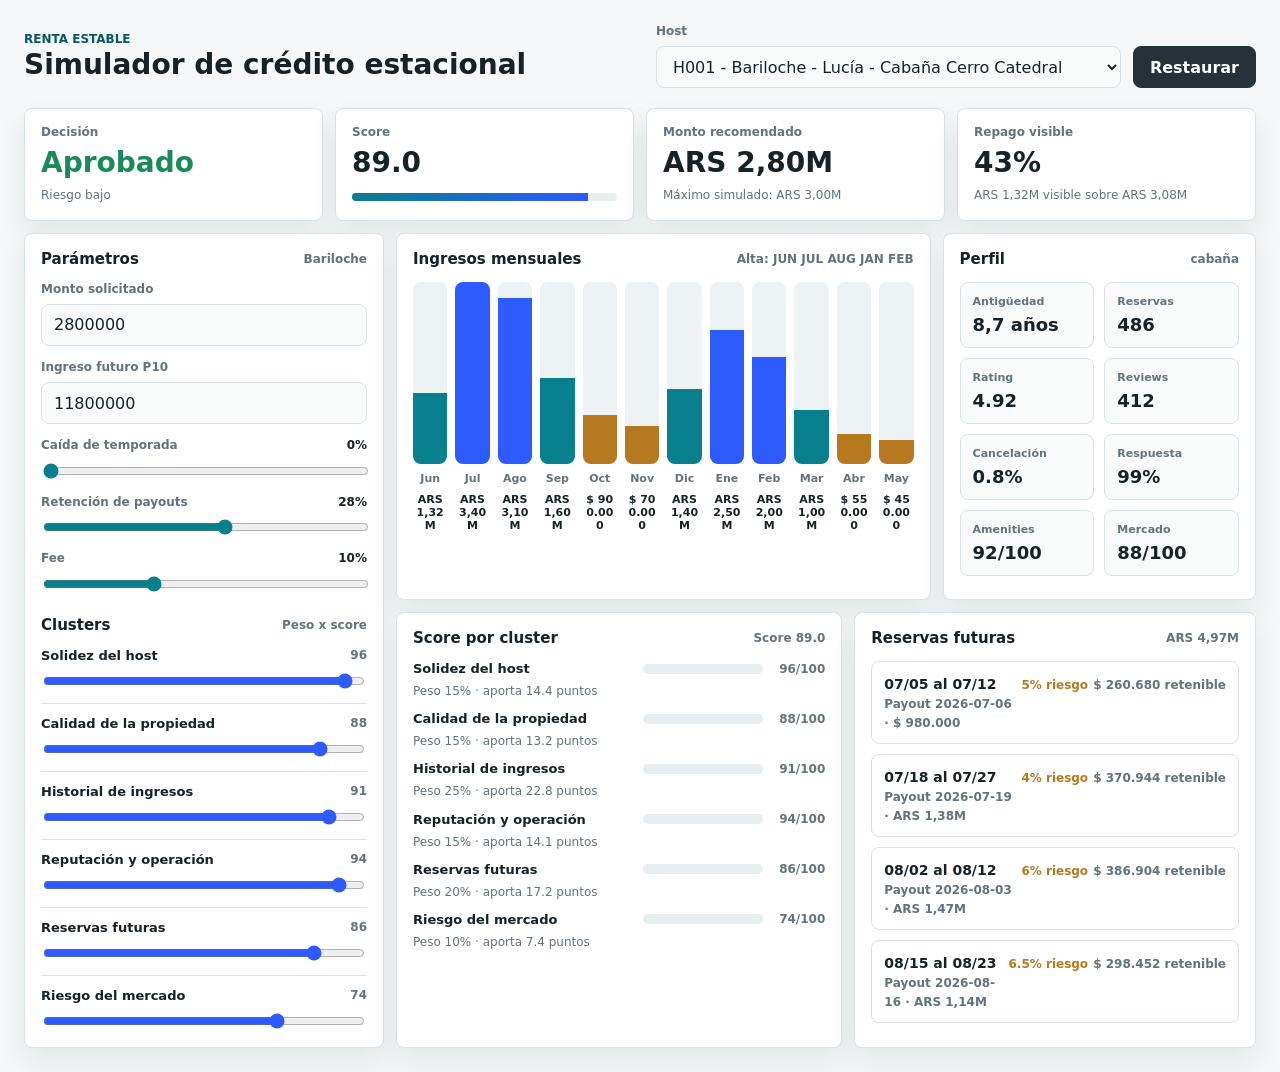
==== frontend/index.html @ 85343439 "Add fintech hackathon credit simulator MVP" ====
<!doctype html>
<html lang="es">
  <head>
    <meta charset="utf-8" />
    <meta name="viewport" content="width=device-width, initial-scale=1" />
    <title>Renta Estable | Simulador de crédito</title>
    <link rel="stylesheet" href="./styles.css" />
  </head>
  <body>
    <div class="app-shell">
      <header class="topbar">
        <div>
          <p class="eyebrow">Renta Estable</p>
          <h1>Simulador de crédito estacional</h1>
        </div>
        <div class="topbar-controls">
          <label class="field compact">
            <span>Host</span>
            <select id="hostSelect"></select>
          </label>
          <button id="resetButton" class="secondary-button" type="button">Restaurar</button>
        </div>
      </header>

      <main class="dashboard">
        <section class="summary-grid" aria-label="Resumen de oferta">
          <article class="metric-panel decision-panel">
            <span class="metric-label">Decisión</span>
            <strong id="decisionValue">-</strong>
            <small id="riskBandValue">-</small>
          </article>
          <article class="metric-panel">
            <span class="metric-label">Score</span>
            <strong id="scoreValue">-</strong>
            <div class="meter"><span id="scoreMeter"></span></div>
          </article>
          <article class="metric-panel">
            <span class="metric-label">Monto recomendado</span>
            <strong id="recommendedValue">-</strong>
            <small id="maxAdvanceValue">-</small>
          </article>
          <article class="metric-panel">
            <span class="metric-label">Repago visible</span>
            <strong id="repaymentValue">-</strong>
            <small id="repaymentHint">-</small>
          </article>
        </section>

        <section class="workspace">
          <aside class="control-panel">
            <div class="section-heading">
              <h2>Parámetros</h2>
              <span id="hostCity">-</span>
            </div>

            <label class="field">
              <span>Monto solicitado</span>
              <input id="requestedAmount" type="number" min="0" step="50000" />
            </label>

            <label class="field">
              <span>Ingreso futuro P10</span>
              <input id="futureRevenue" type="number" min="0" step="50000" />
            </label>

            <label class="range-field">
              <span>
                <b>Caída de temporada</b>
                <output id="seasonDropOutput">0%</output>
              </span>
              <input id="seasonDrop" type="range" min="0" max="70" step="5" />
            </label>

            <label class="range-field">
              <span>
                <b>Retención de payouts</b>
                <output id="holdbackOutput">0%</output>
              </span>
              <input id="holdback" type="range" min="0" max="50" step="1" />
            </label>

            <label class="range-field">
              <span>
                <b>Fee</b>
                <output id="feeOutput">0%</output>
              </span>
              <input id="fee" type="range" min="0" max="30" step="1" />
            </label>

            <div class="section-heading cluster-title">
              <h2>Clusters</h2>
              <span>Peso x score</span>
            </div>
            <div id="clusterControls" class="cluster-controls"></div>
          </aside>

          <section class="analysis-panel">
            <div class="panel-row">
              <article class="chart-panel">
                <div class="section-heading">
                  <h2>Ingresos mensuales</h2>
                  <span id="seasonalityLabel">-</span>
                </div>
                <div id="revenueChart" class="bar-chart" aria-label="Gráfico de ingresos mensuales"></div>
              </article>

              <article class="host-panel">
                <div class="section-heading">
                  <h2>Perfil</h2>
                  <span id="listingType">-</span>
                </div>
                <dl id="hostFacts" class="facts"></dl>
              </article>
            </div>

            <div class="panel-row bottom">
              <article class="cluster-panel">
                <div class="section-heading">
                  <h2>Score por cluster</h2>
                  <span id="weightedScoreLabel">-</span>
                </div>
                <div id="clusterBars" class="cluster-bars"></div>
              </article>

              <article class="booking-panel">
                <div class="section-heading">
                  <h2>Reservas futuras</h2>
                  <span id="futureBookingTotal">-</span>
                </div>
                <div id="futureBookings" class="booking-list"></div>
              </article>
            </div>
          </section>
        </section>
      </main>
    </div>

    <script src="./app.js"></script>
  </body>
</html>
---- frontend/styles.css ----
:root {
  --bg: #f5f7f8;
  --surface: #ffffff;
  --surface-strong: #f9fbfb;
  --text: #172126;
  --muted: #64727a;
  --line: #d9e1e5;
  --teal: #087f8c;
  --teal-dark: #075965;
  --blue: #2d5bff;
  --green: #1b8a5a;
  --amber: #b7791f;
  --red: #c24141;
  --ink: #263238;
  --shadow: 0 14px 30px rgba(23, 33, 38, 0.08);
}

* {
  box-sizing: border-box;
}

body {
  margin: 0;
  background: var(--bg);
  color: var(--text);
  font-family:
    Inter, ui-sans-serif, system-ui, -apple-system, BlinkMacSystemFont, "Segoe UI",
    sans-serif;
}

button,
input,
select {
  font: inherit;
}

.app-shell {
  min-height: 100vh;
  padding: 24px;
}

.topbar {
  align-items: center;
  display: flex;
  gap: 24px;
  justify-content: space-between;
  margin: 0 auto 20px;
  max-width: 1440px;
}

.eyebrow {
  color: var(--teal-dark);
  font-size: 12px;
  font-weight: 800;
  letter-spacing: 0;
  margin: 0 0 4px;
  text-transform: uppercase;
}

h1,
h2,
p {
  margin: 0;
}

h1 {
  font-size: 28px;
  letter-spacing: 0;
  line-height: 1.1;
}

h2 {
  font-size: 15px;
  letter-spacing: 0;
  line-height: 1.2;
}

.topbar-controls {
  align-items: end;
  display: flex;
  gap: 12px;
}

.dashboard {
  margin: 0 auto;
  max-width: 1440px;
}

.summary-grid {
  display: grid;
  gap: 12px;
  grid-template-columns: repeat(4, minmax(0, 1fr));
  margin-bottom: 12px;
}

.metric-panel,
.control-panel,
.chart-panel,
.host-panel,
.cluster-panel,
.booking-panel {
  background: var(--surface);
  border: 1px solid var(--line);
  border-radius: 8px;
  box-shadow: var(--shadow);
}

.metric-panel {
  min-height: 112px;
  padding: 16px;
}

.metric-label {
  color: var(--muted);
  display: block;
  font-size: 12px;
  font-weight: 700;
  margin-bottom: 10px;
}

.metric-panel strong {
  display: block;
  font-size: 28px;
  letter-spacing: 0;
  line-height: 1;
  overflow-wrap: anywhere;
}

.metric-panel small {
  color: var(--muted);
  display: block;
  font-size: 12px;
  line-height: 1.35;
  margin-top: 10px;
}

.decision-panel.approved strong {
  color: var(--green);
}

.decision-panel.partial strong,
.decision-panel.pilot strong {
  color: var(--amber);
}

.decision-panel.rejected strong {
  color: var(--red);
}

.meter {
  background: #e8edf0;
  border-radius: 999px;
  height: 8px;
  margin-top: 16px;
  overflow: hidden;
}

.meter span {
  background: linear-gradient(90deg, var(--teal), var(--blue));
  display: block;
  height: 100%;
  width: 0%;
}

.workspace {
  display: grid;
  gap: 12px;
  grid-template-columns: 360px minmax(0, 1fr);
}

.control-panel {
  align-self: start;
  padding: 16px;
}

.section-heading {
  align-items: center;
  display: flex;
  gap: 12px;
  justify-content: space-between;
  margin-bottom: 14px;
}

.section-heading span {
  color: var(--muted);
  font-size: 12px;
  font-weight: 700;
  text-align: right;
}

.cluster-title {
  margin-top: 22px;
}

.field,
.range-field {
  display: grid;
  gap: 8px;
  margin-bottom: 14px;
}

.field span,
.range-field span {
  color: var(--muted);
  display: flex;
  font-size: 12px;
  font-weight: 750;
  justify-content: space-between;
  line-height: 1.2;
}

.field input,
.field select {
  background: var(--surface-strong);
  border: 1px solid var(--line);
  border-radius: 8px;
  color: var(--text);
  min-height: 42px;
  outline: none;
  padding: 0 12px;
  width: 100%;
}

.field input:focus,
.field select:focus {
  border-color: var(--teal);
  box-shadow: 0 0 0 3px rgba(8, 127, 140, 0.12);
}

.field.compact {
  margin-bottom: 0;
  min-width: 320px;
}

.secondary-button {
  background: var(--ink);
  border: 1px solid var(--ink);
  border-radius: 8px;
  color: #fff;
  cursor: pointer;
  font-weight: 800;
  min-height: 42px;
  padding: 0 16px;
}

.secondary-button:hover {
  background: #101719;
}

.range-field input {
  accent-color: var(--teal);
  width: 100%;
}

.range-field output {
  color: var(--text);
  font-weight: 850;
}

.cluster-controls {
  display: grid;
  gap: 12px;
}

.cluster-control {
  border-top: 1px solid var(--line);
  padding-top: 12px;
}

.cluster-control:first-child {
  border-top: 0;
  padding-top: 0;
}

.cluster-control label {
  display: grid;
  gap: 8px;
}

.cluster-control span {
  align-items: center;
  color: var(--text);
  display: flex;
  font-size: 13px;
  font-weight: 800;
  justify-content: space-between;
}

.cluster-control small {
  color: var(--muted);
  font-size: 12px;
  font-weight: 700;
}

.cluster-control input {
  accent-color: var(--blue);
}

.analysis-panel {
  display: grid;
  gap: 12px;
}

.panel-row {
  display: grid;
  gap: 12px;
  grid-template-columns: minmax(0, 1.45fr) minmax(280px, 0.85fr);
}

.panel-row.bottom {
  grid-template-columns: minmax(0, 1fr) minmax(320px, 0.9fr);
}

.chart-panel,
.host-panel,
.cluster-panel,
.booking-panel {
  min-height: 300px;
  padding: 16px;
}

.bar-chart {
  align-items: end;
  display: grid;
  gap: 8px;
  grid-template-columns: repeat(12, minmax(28px, 1fr));
  min-height: 250px;
}

.bar-item {
  align-items: center;
  display: grid;
  gap: 8px;
  grid-template-rows: 1fr auto auto;
  height: 250px;
}

.bar-track {
  align-items: end;
  background: #edf2f4;
  border-radius: 8px;
  display: flex;
  height: 100%;
  overflow: hidden;
  width: 100%;
}

.bar-fill {
  background: var(--teal);
  min-height: 4px;
  width: 100%;
}

.bar-fill.high {
  background: var(--blue);
}

.bar-fill.low {
  background: var(--amber);
}

.bar-label {
  color: var(--muted);
  font-size: 11px;
  font-weight: 800;
  text-align: center;
}

.bar-value {
  color: var(--text);
  font-size: 11px;
  font-weight: 800;
  min-height: 26px;
  overflow-wrap: anywhere;
  text-align: center;
}

.facts {
  display: grid;
  gap: 10px;
  grid-template-columns: 1fr 1fr;
  margin: 0;
}

.facts div {
  background: var(--surface-strong);
  border: 1px solid var(--line);
  border-radius: 8px;
  padding: 12px;
}

.facts dt {
  color: var(--muted);
  font-size: 11px;
  font-weight: 750;
  margin-bottom: 6px;
}

.facts dd {
  font-size: 18px;
  font-weight: 850;
  margin: 0;
  overflow-wrap: anywhere;
}

.cluster-bars {
  display: grid;
  gap: 12px;
}

.cluster-bar {
  display: grid;
  gap: 7px;
}

.cluster-bar-row {
  align-items: center;
  display: grid;
  gap: 10px;
  grid-template-columns: minmax(150px, 220px) minmax(0, 1fr) 52px;
}

.cluster-name {
  font-size: 13px;
  font-weight: 850;
}

.cluster-track {
  background: #e8edf0;
  border-radius: 999px;
  height: 10px;
  overflow: hidden;
}

.cluster-fill {
  background: linear-gradient(90deg, var(--teal), var(--blue));
  height: 100%;
}

.cluster-score {
  color: var(--muted);
  font-size: 12px;
  font-weight: 850;
  text-align: right;
}

.cluster-note {
  color: var(--muted);
  font-size: 12px;
  line-height: 1.35;
}

.booking-list {
  display: grid;
  gap: 10px;
}

.booking-item {
  border: 1px solid var(--line);
  border-radius: 8px;
  display: grid;
  gap: 8px;
  grid-template-columns: minmax(0, 1fr) auto;
  padding: 12px;
}

.booking-item strong {
  font-size: 14px;
}

.booking-item span {
  color: var(--muted);
  font-size: 12px;
  font-weight: 700;
}

.booking-item small {
  color: var(--amber);
  font-size: 12px;
  font-weight: 850;
}

@media (max-width: 1100px) {
  .summary-grid,
  .workspace,
  .panel-row,
  .panel-row.bottom {
    grid-template-columns: 1fr;
  }

  .topbar {
    align-items: stretch;
    flex-direction: column;
  }

  .topbar-controls {
    align-items: stretch;
  }

  .field.compact {
    min-width: 0;
  }
}

@media (max-width: 720px) {
  .app-shell {
    padding: 14px;
  }

  h1 {
    font-size: 22px;
  }

  .topbar-controls {
    flex-direction: column;
  }

  .summary-grid {
    gap: 10px;
  }

  .metric-panel strong {
    font-size: 23px;
  }

  .bar-chart {
    gap: 5px;
    overflow-x: auto;
  }

  .bar-item {
    min-width: 42px;
  }

  .facts {
    grid-template-columns: 1fr;
  }

  .cluster-bar-row {
    grid-template-columns: 1fr;
  }

  .cluster-score {
    text-align: left;
  }
}
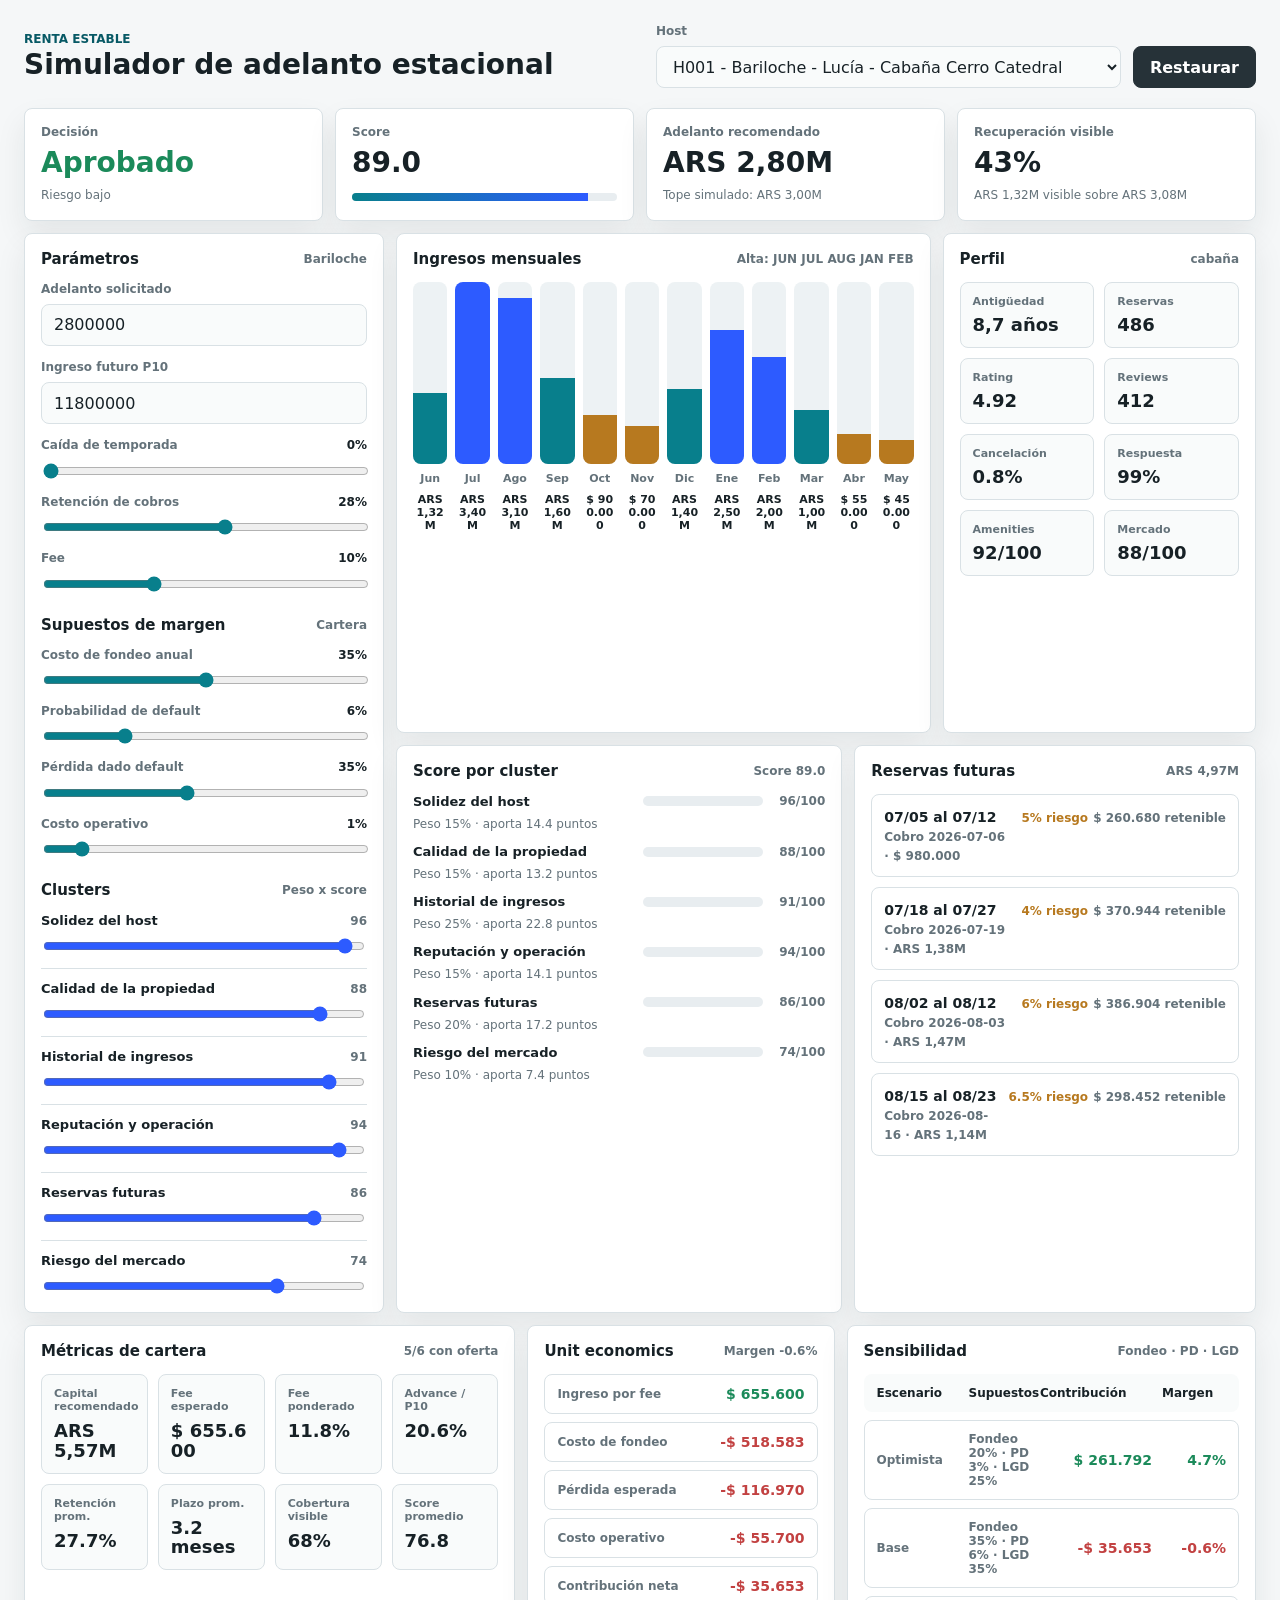
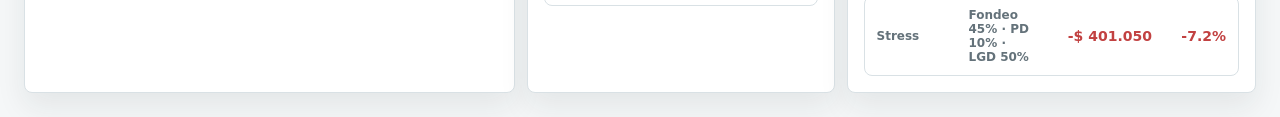
==== commit 48a33c8c: "Add portfolio economics pitch sections" ====
--- a/frontend/index.html
+++ b/frontend/index.html
@@ -3,7 +3,7 @@
   <head>
     <meta charset="utf-8" />
     <meta name="viewport" content="width=device-width, initial-scale=1" />
-    <title>Renta Estable | Simulador de crédito</title>
+    <title>Renta Estable | Simulador de adelanto</title>
     <link rel="stylesheet" href="./styles.css" />
   </head>
   <body>
@@ -11,7 +11,7 @@
       <header class="topbar">
         <div>
           <p class="eyebrow">Renta Estable</p>
-          <h1>Simulador de crédito estacional</h1>
+          <h1>Simulador de adelanto estacional</h1>
         </div>
         <div class="topbar-controls">
           <label class="field compact">
@@ -23,7 +23,7 @@
       </header>
 
       <main class="dashboard">
-        <section class="summary-grid" aria-label="Resumen de oferta">
+        <section class="summary-grid" aria-label="Resumen de adelanto">
           <article class="metric-panel decision-panel">
             <span class="metric-label">Decisión</span>
             <strong id="decisionValue">-</strong>
@@ -35,12 +35,12 @@
             <div class="meter"><span id="scoreMeter"></span></div>
           </article>
           <article class="metric-panel">
-            <span class="metric-label">Monto recomendado</span>
+            <span class="metric-label">Adelanto recomendado</span>
             <strong id="recommendedValue">-</strong>
             <small id="maxAdvanceValue">-</small>
           </article>
           <article class="metric-panel">
-            <span class="metric-label">Repago visible</span>
+            <span class="metric-label">Recuperación visible</span>
             <strong id="repaymentValue">-</strong>
             <small id="repaymentHint">-</small>
           </article>
@@ -54,7 +54,7 @@
             </div>
 
             <label class="field">
-              <span>Monto solicitado</span>
+              <span>Adelanto solicitado</span>
               <input id="requestedAmount" type="number" min="0" step="50000" />
             </label>
 
@@ -73,7 +73,7 @@
 
             <label class="range-field">
               <span>
-                <b>Retención de payouts</b>
+                <b>Retención de cobros</b>
                 <output id="holdbackOutput">0%</output>
               </span>
               <input id="holdback" type="range" min="0" max="50" step="1" />
@@ -85,6 +85,43 @@
                 <output id="feeOutput">0%</output>
               </span>
               <input id="fee" type="range" min="0" max="30" step="1" />
+            </label>
+
+            <div class="section-heading cluster-title">
+              <h2>Supuestos de margen</h2>
+              <span>Cartera</span>
+            </div>
+
+            <label class="range-field">
+              <span>
+                <b>Costo de fondeo anual</b>
+                <output id="fundingCostOutput">35%</output>
+              </span>
+              <input id="fundingCost" type="range" min="0" max="70" step="5" value="35" />
+            </label>
+
+            <label class="range-field">
+              <span>
+                <b>Probabilidad de default</b>
+                <output id="defaultProbabilityOutput">6%</output>
+              </span>
+              <input id="defaultProbability" type="range" min="0" max="25" step="1" value="6" />
+            </label>
+
+            <label class="range-field">
+              <span>
+                <b>Pérdida dado default</b>
+                <output id="lossGivenDefaultOutput">35%</output>
+              </span>
+              <input id="lossGivenDefault" type="range" min="0" max="80" step="5" value="35" />
+            </label>
+
+            <label class="range-field">
+              <span>
+                <b>Costo operativo</b>
+                <output id="operatingCostOutput">1%</output>
+              </span>
+              <input id="operatingCost" type="range" min="0" max="10" step="0.5" value="1" />
             </label>
 
             <div class="section-heading cluster-title">
@@ -132,6 +169,32 @@
             </div>
           </section>
         </section>
+
+        <section class="portfolio-section" aria-label="Métricas de cartera">
+          <article class="portfolio-panel">
+            <div class="section-heading">
+              <h2>Métricas de cartera</h2>
+              <span id="portfolioCount">-</span>
+            </div>
+            <div id="portfolioMetrics" class="portfolio-metrics"></div>
+          </article>
+
+          <article class="unit-panel">
+            <div class="section-heading">
+              <h2>Unit economics</h2>
+              <span id="portfolioMarginLabel">-</span>
+            </div>
+            <div id="unitEconomics" class="unit-economics"></div>
+          </article>
+
+          <article class="sensitivity-panel">
+            <div class="section-heading">
+              <h2>Sensibilidad</h2>
+              <span>Fondeo · PD · LGD</span>
+            </div>
+            <div id="sensitivityTable" class="sensitivity-table"></div>
+          </article>
+        </section>
       </main>
     </div>
 
--- a/frontend/styles.css
+++ b/frontend/styles.css
@@ -98,7 +98,10 @@
 .chart-panel,
 .host-panel,
 .cluster-panel,
-.booking-panel {
+.booking-panel,
+.portfolio-panel,
+.unit-panel,
+.sensitivity-panel {
   background: var(--surface);
   border: 1px solid var(--line);
   border-radius: 8px;
@@ -166,6 +169,13 @@
   display: grid;
   gap: 12px;
   grid-template-columns: 360px minmax(0, 1fr);
+}
+
+.portfolio-section {
+  display: grid;
+  gap: 12px;
+  grid-template-columns: minmax(0, 1.2fr) minmax(300px, 0.75fr) minmax(360px, 1fr);
+  margin-top: 12px;
 }
 
 .control-panel {
@@ -314,9 +324,18 @@
 .chart-panel,
 .host-panel,
 .cluster-panel,
-.booking-panel {
+.booking-panel,
+.portfolio-panel,
+.unit-panel,
+.sensitivity-panel {
   min-height: 300px;
   padding: 16px;
+}
+
+.portfolio-panel,
+.unit-panel,
+.sensitivity-panel {
+  min-height: 250px;
 }
 
 .bar-chart {
@@ -480,9 +499,101 @@
   font-weight: 850;
 }
 
+.portfolio-metrics {
+  display: grid;
+  gap: 10px;
+  grid-template-columns: repeat(4, minmax(0, 1fr));
+}
+
+.portfolio-metric {
+  background: var(--surface-strong);
+  border: 1px solid var(--line);
+  border-radius: 8px;
+  min-height: 76px;
+  padding: 12px;
+}
+
+.portfolio-metric span {
+  color: var(--muted);
+  display: block;
+  font-size: 11px;
+  font-weight: 800;
+  margin-bottom: 8px;
+}
+
+.portfolio-metric strong {
+  display: block;
+  font-size: 18px;
+  font-weight: 900;
+  line-height: 1.1;
+  overflow-wrap: anywhere;
+}
+
+.unit-economics {
+  display: grid;
+  gap: 8px;
+}
+
+.unit-row,
+.sensitivity-row {
+  align-items: center;
+  border: 1px solid var(--line);
+  border-radius: 8px;
+  display: grid;
+  gap: 10px;
+  padding: 11px 12px;
+}
+
+.unit-row {
+  grid-template-columns: minmax(0, 1fr) auto;
+}
+
+.unit-row span,
+.sensitivity-row span {
+  color: var(--muted);
+  font-size: 12px;
+  font-weight: 800;
+}
+
+.unit-row strong,
+.sensitivity-row strong {
+  font-size: 14px;
+  font-weight: 900;
+  text-align: right;
+}
+
+.unit-row.positive strong,
+.sensitivity-row.positive strong {
+  color: var(--green);
+}
+
+.unit-row.negative strong,
+.sensitivity-row.negative strong {
+  color: var(--red);
+}
+
+.sensitivity-table {
+  display: grid;
+  gap: 8px;
+}
+
+.sensitivity-row {
+  grid-template-columns: 82px minmax(0, 1fr) 112px 64px;
+}
+
+.sensitivity-row.header {
+  background: var(--surface-strong);
+  border-color: transparent;
+}
+
+.sensitivity-row.header span {
+  color: var(--text);
+}
+
 @media (max-width: 1100px) {
   .summary-grid,
   .workspace,
+  .portfolio-section,
   .panel-row,
   .panel-row.bottom {
     grid-template-columns: 1fr;
@@ -536,6 +647,10 @@
     grid-template-columns: 1fr;
   }
 
+  .portfolio-metrics {
+    grid-template-columns: 1fr 1fr;
+  }
+
   .cluster-bar-row {
     grid-template-columns: 1fr;
   }
@@ -543,4 +658,12 @@
   .cluster-score {
     text-align: left;
   }
-}
+
+  .sensitivity-row {
+    grid-template-columns: 1fr;
+  }
+
+  .sensitivity-row strong {
+    text-align: left;
+  }
+}
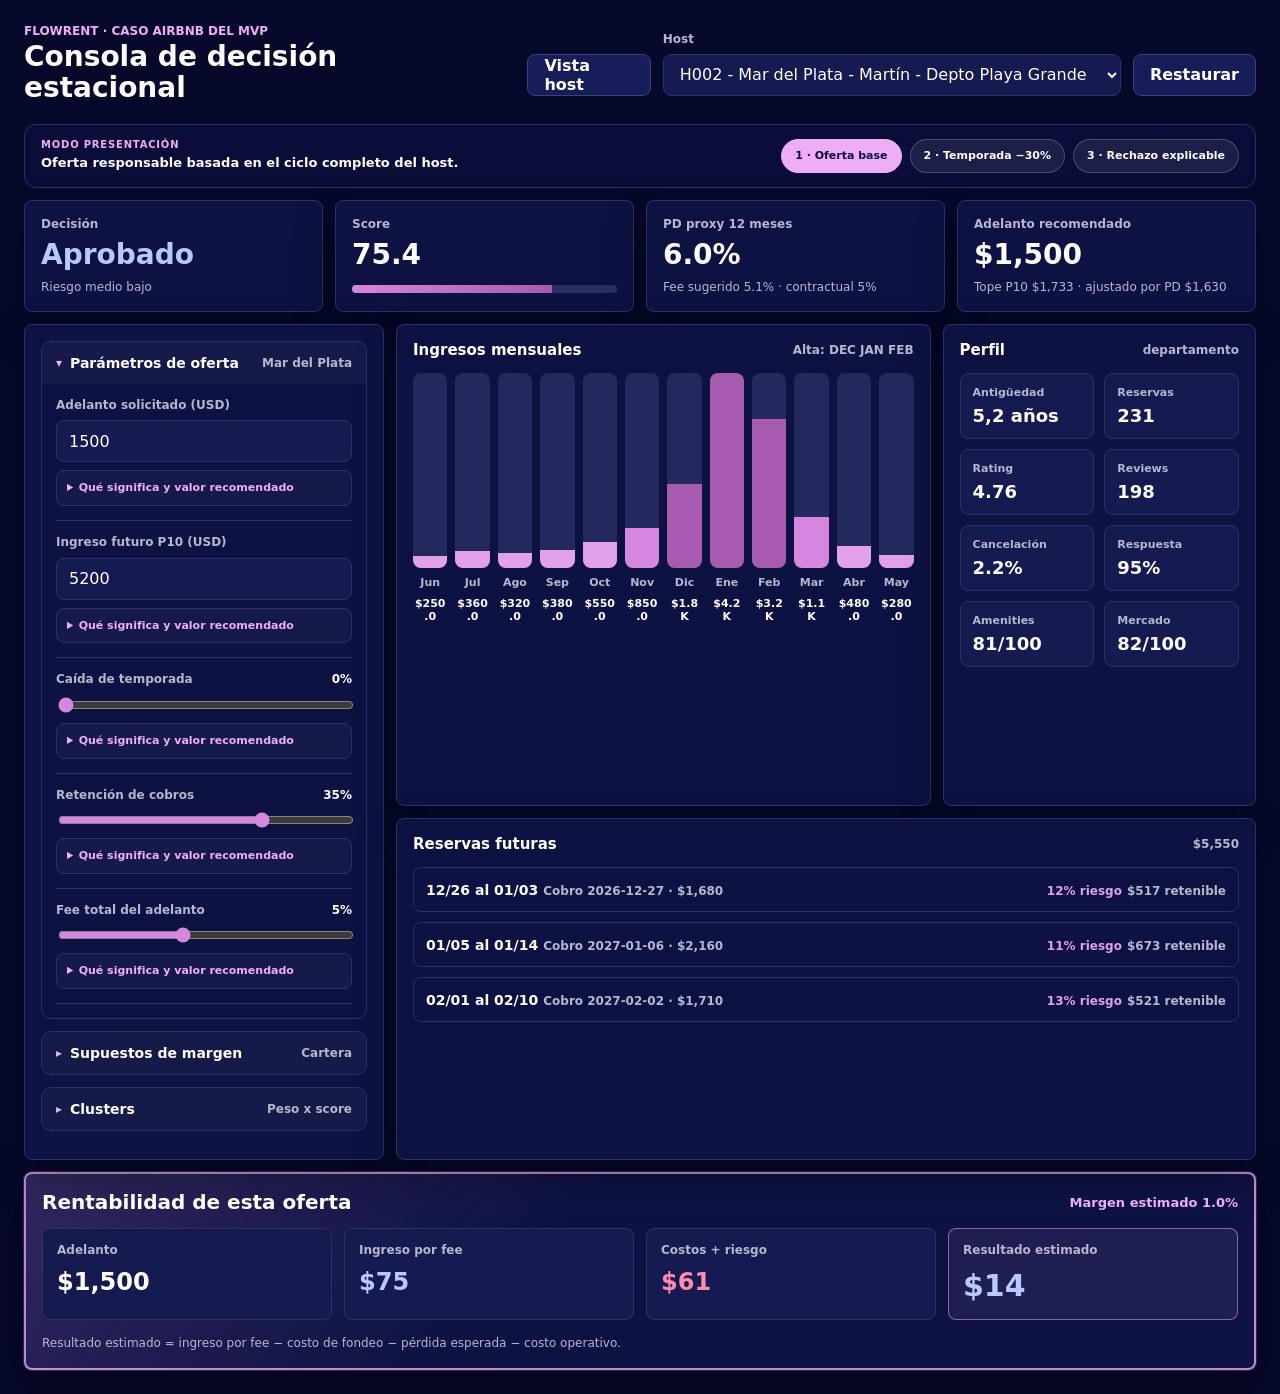
==== commit b770c48e: "Build FlowRent hackathon MVP" ====
--- a/frontend/index.html
+++ b/frontend/index.html
@@ -3,17 +3,18 @@
   <head>
     <meta charset="utf-8" />
     <meta name="viewport" content="width=device-width, initial-scale=1" />
-    <title>Renta Estable | Simulador de adelanto</title>
+    <title>FlowRent | Consola de decisión</title>
     <link rel="stylesheet" href="./styles.css" />
   </head>
   <body>
     <div class="app-shell">
       <header class="topbar">
         <div>
-          <p class="eyebrow">Renta Estable</p>
-          <h1>Simulador de adelanto estacional</h1>
+          <p class="eyebrow">FlowRent · caso Airbnb del MVP</p>
+          <h1>Consola de decisión estacional</h1>
         </div>
         <div class="topbar-controls">
+          <a class="secondary-button" href="./host.html">Vista host</a>
           <label class="field compact">
             <span>Host</span>
             <select id="hostSelect"></select>
@@ -23,6 +24,18 @@
       </header>
 
       <main class="dashboard">
+        <section class="demo-rail" aria-label="Modo presentación">
+          <div>
+            <span class="demo-label">Modo presentación</span>
+            <strong id="demoNarrative">Oferta responsable basada en el ciclo completo del host.</strong>
+          </div>
+          <div class="demo-actions">
+            <button class="demo-action active" data-demo-action="base" type="button">1 · Oferta base</button>
+            <button class="demo-action" data-demo-action="stress" type="button">2 · Temporada −30%</button>
+            <button class="demo-action" data-demo-action="reject" type="button">3 · Rechazo explicable</button>
+          </div>
+        </section>
+
         <section class="summary-grid" aria-label="Resumen de adelanto">
           <article class="metric-panel decision-panel">
             <span class="metric-label">Decisión</span>
@@ -35,100 +48,175 @@
             <div class="meter"><span id="scoreMeter"></span></div>
           </article>
           <article class="metric-panel">
+            <span class="metric-label">PD proxy 12 meses</span>
+            <strong id="pdValue">-</strong>
+            <small id="pricingHint">-</small>
+          </article>
+          <article class="metric-panel">
             <span class="metric-label">Adelanto recomendado</span>
             <strong id="recommendedValue">-</strong>
             <small id="maxAdvanceValue">-</small>
           </article>
-          <article class="metric-panel">
-            <span class="metric-label">Recuperación visible</span>
-            <strong id="repaymentValue">-</strong>
-            <small id="repaymentHint">-</small>
-          </article>
         </section>
 
         <section class="workspace">
           <aside class="control-panel">
-            <div class="section-heading">
-              <h2>Parámetros</h2>
-              <span id="hostCity">-</span>
-            </div>
-
-            <label class="field">
-              <span>Adelanto solicitado</span>
-              <input id="requestedAmount" type="number" min="0" step="50000" />
-            </label>
-
-            <label class="field">
-              <span>Ingreso futuro P10</span>
-              <input id="futureRevenue" type="number" min="0" step="50000" />
-            </label>
-
-            <label class="range-field">
-              <span>
-                <b>Caída de temporada</b>
-                <output id="seasonDropOutput">0%</output>
-              </span>
-              <input id="seasonDrop" type="range" min="0" max="70" step="5" />
-            </label>
-
-            <label class="range-field">
-              <span>
-                <b>Retención de cobros</b>
-                <output id="holdbackOutput">0%</output>
-              </span>
-              <input id="holdback" type="range" min="0" max="50" step="1" />
-            </label>
-
-            <label class="range-field">
-              <span>
-                <b>Fee</b>
-                <output id="feeOutput">0%</output>
-              </span>
-              <input id="fee" type="range" min="0" max="30" step="1" />
-            </label>
-
-            <div class="section-heading cluster-title">
-              <h2>Supuestos de margen</h2>
-              <span>Cartera</span>
-            </div>
-
-            <label class="range-field">
-              <span>
-                <b>Costo de fondeo anual</b>
-                <output id="fundingCostOutput">35%</output>
-              </span>
-              <input id="fundingCost" type="range" min="0" max="70" step="5" value="35" />
-            </label>
-
-            <label class="range-field">
-              <span>
-                <b>Probabilidad de default</b>
-                <output id="defaultProbabilityOutput">6%</output>
-              </span>
-              <input id="defaultProbability" type="range" min="0" max="25" step="1" value="6" />
-            </label>
-
-            <label class="range-field">
-              <span>
-                <b>Pérdida dado default</b>
-                <output id="lossGivenDefaultOutput">35%</output>
-              </span>
-              <input id="lossGivenDefault" type="range" min="0" max="80" step="5" value="35" />
-            </label>
-
-            <label class="range-field">
-              <span>
-                <b>Costo operativo</b>
-                <output id="operatingCostOutput">1%</output>
-              </span>
-              <input id="operatingCost" type="range" min="0" max="10" step="0.5" value="1" />
-            </label>
-
-            <div class="section-heading cluster-title">
-              <h2>Clusters</h2>
-              <span>Peso x score</span>
-            </div>
-            <div id="clusterControls" class="cluster-controls"></div>
+            <details class="param-group" open>
+              <summary>
+                <span>Parámetros de oferta</span>
+                <small id="hostCity">-</small>
+              </summary>
+
+              <div class="field assumption-field">
+                <label for="requestedAmount">
+                  <span>Adelanto solicitado (USD)</span>
+                </label>
+                <input id="requestedAmount" type="number" min="0" step="100" />
+                <details class="assumption-help">
+                  <summary>Qué significa y valor recomendado</summary>
+                  <p>Es el monto que el comercio quiere recibir hoy. Para una primera oferta responsable, usar <strong>20%–35%</strong> del P10 futuro; en Martín, <strong>USD 1.500</strong> mantiene aprobación total.</p>
+                </details>
+              </div>
+
+              <div class="field assumption-field">
+                <label for="futureRevenue">
+                  <span>Ingreso futuro P10 (USD)</span>
+                </label>
+                <input id="futureRevenue" type="number" min="0" step="100" />
+                <details class="assumption-help">
+                  <summary>Qué significa y valor recomendado</summary>
+                  <p>Es una estimación conservadora del ingreso futuro: el escenario bajo contra el que se calcula recuperabilidad. Usar P10, no promedio. Para Martín, el valor base es <strong>USD 5.200</strong>.</p>
+                </details>
+              </div>
+
+              <div class="range-field assumption-field">
+                <label for="seasonDrop">
+                  <span>
+                    <b>Caída de temporada</b>
+                    <output id="seasonDropOutput">0%</output>
+                  </span>
+                </label>
+                <input id="seasonDrop" type="range" min="0" max="70" step="5" />
+                <details class="assumption-help">
+                  <summary>Qué significa y valor recomendado</summary>
+                  <p>Reduce el P10 para probar una temporada peor a la esperada. Usar <strong>0%</strong> como base, <strong>20%–30%</strong> como stress razonable y <strong>40%+</strong> como escenario severo.</p>
+                </details>
+              </div>
+
+              <div class="range-field assumption-field">
+                <label for="holdback">
+                  <span>
+                    <b>Retención de cobros</b>
+                    <output id="holdbackOutput">0%</output>
+                  </span>
+                </label>
+                <input id="holdback" type="range" min="0" max="50" step="1" />
+                <details class="assumption-help">
+                  <summary>Qué significa y valor recomendado</summary>
+                  <p>Es el porcentaje de cada cobro futuro que se retiene hasta completar adelanto + fee. Usar <strong>20%–35%</strong>; valores superiores a 40% pueden presionar demasiado el flujo del host.</p>
+                </details>
+              </div>
+
+              <div class="range-field assumption-field">
+                <label for="fee">
+                  <span>
+                    <b>Fee total del adelanto</b>
+                    <output id="feeOutput">0%</output>
+                  </span>
+                </label>
+                <input id="fee" type="range" min="0" max="12" step="0.5" />
+                <details class="assumption-help">
+                  <summary>Qué significa y valor recomendado</summary>
+                  <p>Es el costo total que paga el host por adelantar cobros, no una tasa anual. Para adelantos cortos en USD, usar <strong>3%–5%</strong> en perfiles aprobados; <strong>6%</strong> sólo para líneas piloto o riesgo más alto.</p>
+                </details>
+              </div>
+            </details>
+
+            <details class="param-group">
+              <summary>
+                <span>Supuestos de margen</span>
+                <small>Cartera</small>
+              </summary>
+              <p class="assumptions-note">Rangos orientativos para modelar un piloto en USD. Deben reemplazarse por cotizaciones y resultados reales antes de operar.</p>
+
+              <div class="range-field assumption-field">
+                <label for="fundingCost">
+                  <span>
+                    <b>Costo de fondeo anual (USD)</b>
+                    <output id="fundingCostOutput">7%</output>
+                  </span>
+                </label>
+                <input id="fundingCost" type="range" min="0" max="20" step="1" value="7" />
+                <details class="assumption-help">
+                  <summary>Qué significa y valor recomendado</summary>
+                  <p>Es el rendimiento anual exigido por quienes aportan el capital de la cartera. Para una cartera en USD respaldada por cobros visibles, usar <strong>6%–10%</strong>; valor base recomendado: <strong>7%</strong>. Testear 10%–12% como stress.</p>
+                </details>
+              </div>
+
+              <div class="range-field assumption-field">
+                <label for="pdStress">
+                  <span>
+                    <b>Stress sobre PD individual</b>
+                    <output id="pdStressOutput">0%</output>
+                  </span>
+                </label>
+                <input id="pdStress" type="range" min="-50" max="100" step="10" value="0" />
+                <details class="assumption-help">
+                  <summary>Qué significa y valor recomendado</summary>
+                  <p>Aumenta o reduce proporcionalmente la probabilidad de default estimada para probar escenarios. Usar <strong>0%</strong> como base y <strong>+30% a +50%</strong> para un escenario adverso prudente.</p>
+                </details>
+              </div>
+
+              <div class="range-field assumption-field">
+                <label for="lossGivenDefault">
+                  <span>
+                    <b>Pérdida dado default</b>
+                    <output id="lossGivenDefaultOutput">35%</output>
+                  </span>
+                </label>
+                <input id="lossGivenDefault" type="range" min="0" max="80" step="5" value="35" />
+                <details class="assumption-help">
+                  <summary>Qué significa y valor recomendado</summary>
+                  <p>Es el porcentaje del adelanto que no se recuperaría si ocurre un default. Con retención de cobros y límites conservadores, probar <strong>25%–40%</strong>; valor base recomendado: <strong>35%</strong>.</p>
+                </details>
+              </div>
+
+              <div class="range-field assumption-field">
+                <label for="operatingMargin">
+                  <span>
+                    <b>Margen objetivo anual</b>
+                    <output id="operatingMarginOutput">3%</output>
+                  </span>
+                </label>
+                <input id="operatingMargin" type="range" min="0" max="15" step="1" value="3" />
+                <details class="assumption-help">
+                  <summary>Qué significa y valor recomendado</summary>
+                  <p>Es el retorno anual que FlowRent busca agregar al pricing por encima de fondeo y riesgo. Afecta el fee sugerido, no el resultado del fee contractual actual. Usar <strong>2%–5%</strong>; valor base recomendado: <strong>3%</strong>.</p>
+                </details>
+              </div>
+
+              <div class="range-field assumption-field">
+                <label for="operatingCost">
+                  <span>
+                    <b>Costo operativo por operación</b>
+                    <output id="operatingCostOutput">1%</output>
+                  </span>
+                </label>
+                <input id="operatingCost" type="range" min="0" max="5" step="0.5" value="1" />
+                <details class="assumption-help">
+                  <summary>Qué significa y valor recomendado</summary>
+                  <p>Representa KYC, pagos, monitoreo, administración y soporte como porcentaje del adelanto. Para un piloto usar <strong>0,5%–1,5%</strong>; valor base recomendado: <strong>1%</strong>. Debería bajar con escala y automatización.</p>
+                </details>
+              </div>
+            </details>
+
+            <details class="param-group">
+              <summary>
+                <span>Clusters</span>
+                <small>Peso x score</small>
+              </summary>
+              <div id="clusterControls" class="cluster-controls"></div>
+            </details>
           </aside>
 
           <section class="analysis-panel">
@@ -150,49 +238,24 @@
               </article>
             </div>
 
-            <div class="panel-row bottom">
-              <article class="cluster-panel">
-                <div class="section-heading">
-                  <h2>Score por cluster</h2>
-                  <span id="weightedScoreLabel">-</span>
-                </div>
-                <div id="clusterBars" class="cluster-bars"></div>
-              </article>
-
-              <article class="booking-panel">
-                <div class="section-heading">
-                  <h2>Reservas futuras</h2>
-                  <span id="futureBookingTotal">-</span>
-                </div>
-                <div id="futureBookings" class="booking-list"></div>
-              </article>
+            <article class="booking-panel">
+              <div class="section-heading">
+                <h2>Reservas futuras</h2>
+                <span id="futureBookingTotal">-</span>
+              </div>
+              <div id="futureBookings" class="booking-list"></div>
+            </article>
+          </section>
+        </section>
+
+        <section class="profit-section" aria-label="Rentabilidad de la oferta">
+          <article class="profit-panel highlighted">
+            <div class="section-heading">
+              <h2>Rentabilidad de esta oferta</h2>
+              <span id="offerMarginLabel">-</span>
             </div>
-          </section>
-        </section>
-
-        <section class="portfolio-section" aria-label="Métricas de cartera">
-          <article class="portfolio-panel">
-            <div class="section-heading">
-              <h2>Métricas de cartera</h2>
-              <span id="portfolioCount">-</span>
-            </div>
-            <div id="portfolioMetrics" class="portfolio-metrics"></div>
-          </article>
-
-          <article class="unit-panel">
-            <div class="section-heading">
-              <h2>Unit economics</h2>
-              <span id="portfolioMarginLabel">-</span>
-            </div>
-            <div id="unitEconomics" class="unit-economics"></div>
-          </article>
-
-          <article class="sensitivity-panel">
-            <div class="section-heading">
-              <h2>Sensibilidad</h2>
-              <span>Fondeo · PD · LGD</span>
-            </div>
-            <div id="sensitivityTable" class="sensitivity-table"></div>
+            <div id="offerProfitability" class="profit-summary"></div>
+            <p class="profit-explanation">Resultado estimado = ingreso por fee − costo de fondeo − pérdida esperada − costo operativo.</p>
           </article>
         </section>
       </main>
--- a/frontend/styles.css
+++ b/frontend/styles.css
@@ -1,18 +1,21 @@
 :root {
-  --bg: #f5f7f8;
-  --surface: #ffffff;
-  --surface-strong: #f9fbfb;
-  --text: #172126;
-  --muted: #64727a;
-  --line: #d9e1e5;
-  --teal: #087f8c;
-  --teal-dark: #075965;
-  --blue: #2d5bff;
-  --green: #1b8a5a;
-  --amber: #b7791f;
-  --red: #c24141;
-  --ink: #263238;
-  --shadow: 0 14px 30px rgba(23, 33, 38, 0.08);
+  --bg: #06092a;
+  --surface: #0d1242;
+  --surface-strong: #151a50;
+  --text: #ffffff;
+  --muted: #b8b6cb;
+  --line: #2b3067;
+  --teal: #d586df;
+  --teal-dark: #151a50;
+  --blue: #a65bb0;
+  --green: #b7c9ff;
+  --amber: #e1a0ea;
+  --red: #ff8caf;
+  --ink: #090e3f;
+  --lime: #eeaef6;
+  --coral: #d978e4;
+  --warm: #20184d;
+  --shadow: 0 18px 42px rgba(0, 0, 0, 0.28);
 }
 
 * {
@@ -23,6 +26,7 @@
   margin: 0;
   background: var(--bg);
   color: var(--text);
+  color-scheme: dark;
   font-family:
     Inter, ui-sans-serif, system-ui, -apple-system, BlinkMacSystemFont, "Segoe UI",
     sans-serif;
@@ -49,7 +53,7 @@
 }
 
 .eyebrow {
-  color: var(--teal-dark);
+  color: var(--lime);
   font-size: 12px;
   font-weight: 800;
   letter-spacing: 0;
@@ -84,6 +88,61 @@
 .dashboard {
   margin: 0 auto;
   max-width: 1440px;
+}
+
+.demo-rail {
+  align-items: center;
+  background: #090d38;
+  border: 1px solid var(--line);
+  border-radius: 12px;
+  color: #fff;
+  display: flex;
+  gap: 24px;
+  justify-content: space-between;
+  margin-bottom: 12px;
+  padding: 14px 16px;
+}
+
+.demo-rail > div:first-child {
+  display: grid;
+  gap: 4px;
+}
+
+.demo-label {
+  color: var(--lime);
+  font-size: 10px;
+  font-weight: 900;
+  letter-spacing: 0.08em;
+  text-transform: uppercase;
+}
+
+.demo-rail strong {
+  font-size: 13px;
+  line-height: 1.35;
+}
+
+.demo-actions {
+  display: flex;
+  gap: 8px;
+}
+
+.demo-action {
+  background: rgba(255, 255, 255, 0.08);
+  border: 1px solid rgba(255, 255, 255, 0.2);
+  border-radius: 999px;
+  color: #fff;
+  cursor: pointer;
+  font-size: 11px;
+  font-weight: 850;
+  min-height: 34px;
+  padding: 0 13px;
+}
+
+.demo-action:hover,
+.demo-action.active {
+  background: var(--lime);
+  border-color: var(--lime);
+  color: var(--ink);
 }
 
 .summary-grid {
@@ -151,7 +210,7 @@
 }
 
 .meter {
-  background: #e8edf0;
+  background: #292e67;
   border-radius: 999px;
   height: 8px;
   margin-top: 16px;
@@ -175,6 +234,10 @@
   display: grid;
   gap: 12px;
   grid-template-columns: minmax(0, 1.2fr) minmax(300px, 0.75fr) minmax(360px, 1fr);
+  margin-top: 12px;
+}
+
+.profit-section {
   margin-top: 12px;
 }
 
@@ -202,6 +265,68 @@
   margin-top: 22px;
 }
 
+.param-group {
+  border: 1px solid var(--line);
+  border-radius: 10px;
+  margin-bottom: 12px;
+  overflow: hidden;
+}
+
+.param-group > summary {
+  align-items: center;
+  background: rgba(255, 255, 255, 0.035);
+  color: var(--text);
+  cursor: pointer;
+  display: flex;
+  font-size: 14px;
+  font-weight: 900;
+  justify-content: space-between;
+  list-style: none;
+  padding: 13px 14px;
+}
+
+.param-group > summary::-webkit-details-marker {
+  display: none;
+}
+
+.param-group > summary::before {
+  color: var(--lime);
+  content: "▸";
+  font-size: 12px;
+  margin-right: 8px;
+}
+
+.param-group[open] > summary::before {
+  content: "▾";
+}
+
+.param-group > summary span {
+  align-items: center;
+  color: var(--text);
+  display: flex;
+  flex: 1;
+}
+
+.param-group > summary small {
+  color: var(--muted);
+  font-size: 12px;
+  font-weight: 800;
+  text-align: right;
+}
+
+.param-group > :not(summary) {
+  margin-left: 14px;
+  margin-right: 14px;
+}
+
+.param-group > :nth-child(2) {
+  margin-top: 14px;
+}
+
+.param-group > :last-child {
+  margin-bottom: 14px;
+}
+
 .field,
 .range-field {
   display: grid;
@@ -234,7 +359,7 @@
 .field input:focus,
 .field select:focus {
   border-color: var(--teal);
-  box-shadow: 0 0 0 3px rgba(8, 127, 140, 0.12);
+  box-shadow: 0 0 0 3px rgba(238, 174, 246, 0.38);
 }
 
 .field.compact {
@@ -243,18 +368,22 @@
 }
 
 .secondary-button {
-  background: var(--ink);
-  border: 1px solid var(--ink);
+  align-items: center;
+  background: #171d59;
+  border: 1px solid #3a407a;
   border-radius: 8px;
   color: #fff;
   cursor: pointer;
+  display: inline-flex;
   font-weight: 800;
+  justify-content: center;
   min-height: 42px;
   padding: 0 16px;
+  text-decoration: none;
 }
 
 .secondary-button:hover {
-  background: #101719;
+  background: #272e72;
 }
 
 .range-field input {
@@ -265,6 +394,46 @@
 .range-field output {
   color: var(--text);
   font-weight: 850;
+}
+
+.assumption-field {
+  border-bottom: 1px solid var(--line);
+  padding-bottom: 14px;
+}
+
+.assumptions-note {
+  color: var(--muted);
+  font-size: 11px;
+  line-height: 1.45;
+  margin: -4px 0 14px;
+}
+
+.assumption-field label {
+  cursor: pointer;
+}
+
+.assumption-help {
+  background: rgba(255, 255, 255, 0.035);
+  border: 1px solid var(--line);
+  border-radius: 8px;
+  color: var(--muted);
+  font-size: 11px;
+  line-height: 1.45;
+  padding: 9px 10px;
+}
+
+.assumption-help summary {
+  color: var(--lime);
+  cursor: pointer;
+  font-weight: 850;
+}
+
+.assumption-help p {
+  margin-top: 8px;
+}
+
+.assumption-help strong {
+  color: var(--text);
 }
 
 .cluster-controls {
@@ -327,9 +496,14 @@
 .booking-panel,
 .portfolio-panel,
 .unit-panel,
-.sensitivity-panel {
+.sensitivity-panel,
+.profit-panel {
   min-height: 300px;
   padding: 16px;
+}
+
+.booking-panel {
+  min-height: 0;
 }
 
 .portfolio-panel,
@@ -338,6 +512,87 @@
   min-height: 250px;
 }
 
+.profit-panel {
+  background: var(--surface);
+  border: 1px solid var(--line);
+  border-radius: 8px;
+  box-shadow: var(--shadow);
+  min-height: 0;
+}
+
+.profit-panel.highlighted {
+  background:
+    linear-gradient(135deg, rgba(213, 134, 223, 0.18), rgba(13, 18, 66, 0.96) 42%),
+    var(--surface);
+  border: 2px solid rgba(238, 174, 246, 0.78);
+  box-shadow:
+    0 0 0 1px rgba(238, 174, 246, 0.18),
+    0 22px 54px rgba(0, 0, 0, 0.36);
+}
+
+.profit-panel.highlighted .section-heading h2 {
+  color: var(--text);
+  font-size: 20px;
+}
+
+.profit-panel.highlighted .section-heading span {
+  color: var(--lime);
+  font-size: 13px;
+}
+
+.profit-summary {
+  display: grid;
+  gap: 12px;
+  grid-template-columns: repeat(4, minmax(0, 1fr));
+}
+
+.profit-metric {
+  background: var(--surface-strong);
+  border: 1px solid var(--line);
+  border-radius: 8px;
+  min-height: 92px;
+  padding: 14px;
+}
+
+.profit-metric span {
+  color: var(--muted);
+  display: block;
+  font-size: 12px;
+  font-weight: 800;
+  margin-bottom: 12px;
+}
+
+.profit-metric strong {
+  display: block;
+  font-size: 24px;
+  line-height: 1.1;
+  overflow-wrap: anywhere;
+}
+
+.profit-metric.positive strong {
+  color: var(--green);
+}
+
+.profit-metric.negative strong {
+  color: var(--red);
+}
+
+.profit-metric.outcome {
+  background: rgba(238, 174, 246, 0.08);
+  border-color: rgba(238, 174, 246, 0.5);
+}
+
+.profit-metric.outcome strong {
+  font-size: 30px;
+}
+
+.profit-explanation {
+  color: var(--muted);
+  font-size: 12px;
+  line-height: 1.5;
+  margin-top: 14px;
+}
+
 .bar-chart {
   align-items: end;
   display: grid;
@@ -356,7 +611,7 @@
 
 .bar-track {
   align-items: end;
-  background: #edf2f4;
+  background: #23285e;
   border-radius: 8px;
   display: flex;
   height: 100%;
@@ -445,7 +700,7 @@
 }
 
 .cluster-track {
-  background: #e8edf0;
+  background: #292e67;
   border-radius: 999px;
   height: 10px;
   overflow: hidden;
@@ -594,6 +849,7 @@
   .summary-grid,
   .workspace,
   .portfolio-section,
+  .profit-summary,
   .panel-row,
   .panel-row.bottom {
     grid-template-columns: 1fr;
@@ -608,6 +864,12 @@
     align-items: stretch;
   }
 
+  .demo-rail,
+  .demo-actions {
+    align-items: stretch;
+    flex-direction: column;
+  }
+
   .field.compact {
     min-width: 0;
   }
